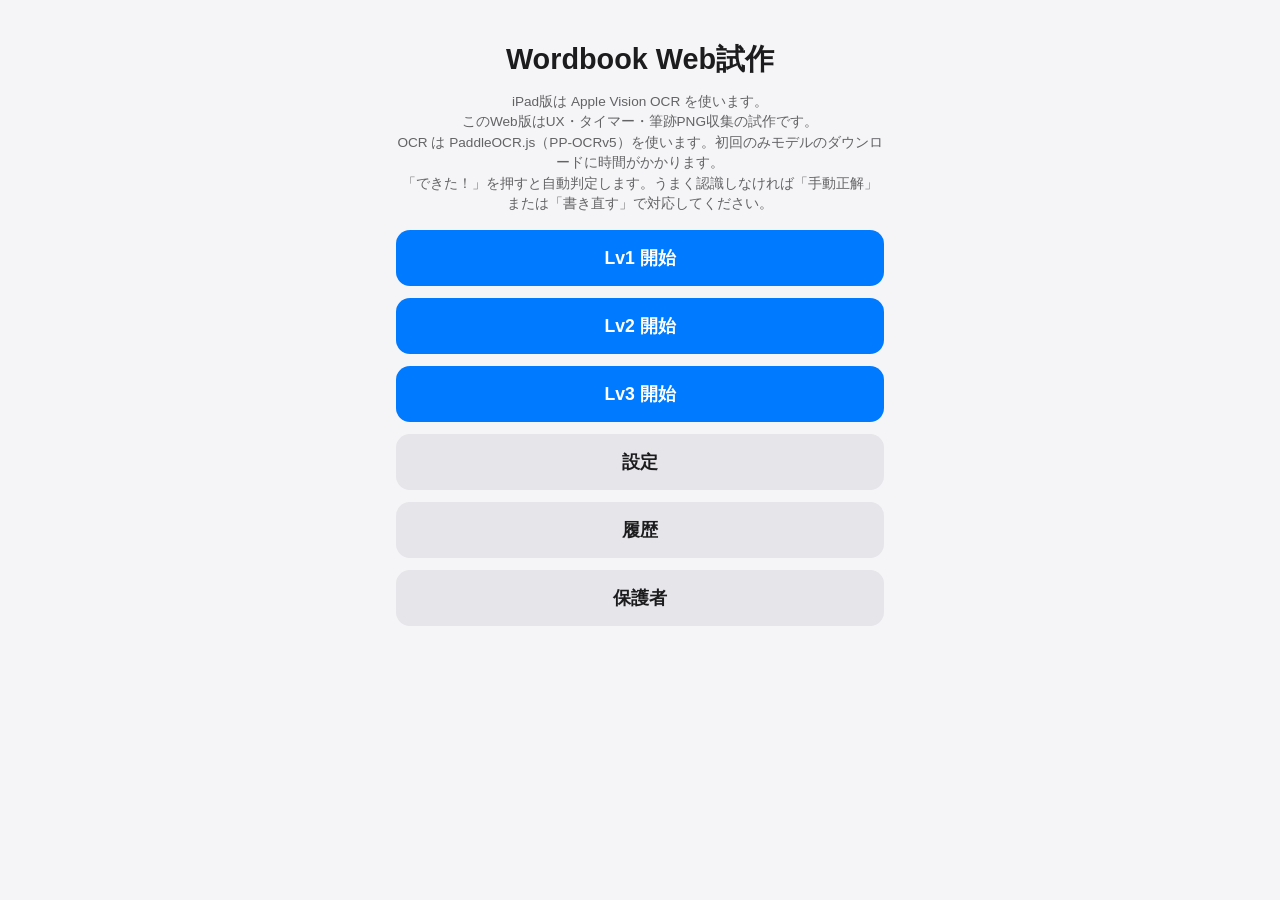
==== web-prototype/index.html @ eb043f64 "Deploy web prototype to GitHub Pages via docs" ====
<!DOCTYPE html>
<html lang="ja">
<head>
  <meta charset="UTF-8">
  <meta name="viewport" content="width=device-width, initial-scale=1.0, maximum-scale=1.0, user-scalable=no, viewport-fit=cover">
  <title>Wordbook Web試作</title>
  <link rel="stylesheet" href="styles.css">
  <!-- PaddleOCR.js は app.js 内で動的 import されます -->
</head>
<body>
  <main id="app">
    <section id="screen-main" class="screen active">
      <h1>Wordbook Web試作</h1>
      <p class="note">
        iPad版は Apple Vision OCR を使います。<br>
        このWeb版はUX・タイマー・筆跡PNG収集の試作です。<br>
        OCR は PaddleOCR.js（PP-OCRv5）を使います。初回のみモデルのダウンロードに時間がかかります。<br>
        「できた！」を押すと自動判定します。うまく認識しなければ「手動正解」または「書き直す」で対応してください。
      </p>
      <div class="menu-buttons">
        <button id="btn-start-l1" class="primary">Lv1 開始</button>
        <button id="btn-start-l2" class="primary">Lv2 開始</button>
        <button id="btn-start-l3" class="primary">Lv3 開始</button>
        <button id="btn-missed-l1" class="primary missed hidden">Lv1 間違い直し</button>
        <button id="btn-missed-l2" class="primary missed hidden">Lv2 間違い直し</button>
        <button id="btn-missed-l3" class="primary missed hidden">Lv3 間違い直し</button>
        <button id="btn-resume" class="secondary hidden">セッションを再開</button>
        <button id="btn-clear-session" class="danger hidden">中断データを消す</button>
        <button id="btn-settings" class="secondary">設定</button>
        <button id="btn-history" class="secondary">履歴</button>
        <button id="btn-parent" class="secondary">保護者</button>
      </div>
      <div id="active-session-info" class="info hidden"></div>
    </section>

    <section id="screen-session" class="screen">
      <header class="session-header">
        <div class="level-progress">
          <span id="session-level">Lv1</span>
          <span id="session-progress">0 / 100</span>
        </div>
        <div class="timer-bar"><div id="timer-fill"></div></div>
        <div id="timer-text">15.0</div>
      </header>

      <div id="question-area">
        <div id="question-prompt" class="prompt">apple</div>
        <div id="question-meaning" class="meaning">りんご</div>
        <div id="question-hint" class="hint">5文字</div>
      </div>

      <div id="previous-list" class="previous-list"></div>

      <canvas id="draw-canvas" width="600" height="350" touch-action="none"></canvas>

      <div id="feedback" class="feedback hidden"></div>
      <div id="ocr-debug" class="ocr-debug" style="display:none;"></div>

      <div class="session-controls">
        <button id="btn-correct" class="primary">できた！（OCRで判定）</button>
        <button id="btn-manual-pass" class="manual">手動正解<br><small>（保護者・筆跡監査）</small></button>
        <button id="btn-retry" class="secondary">× 間違いとして次へ</button>
        <button id="btn-rewrite" class="secondary" style="display:none;">もう一度書く</button>
        <button id="btn-save-png" class="secondary">PNG保存</button>
        <button id="btn-pause" class="secondary">中断</button>
      </div>
      <div id="manual-pass-status" class="status"></div>
    </section>

    <section id="screen-completion" class="screen">
      <h2>セッション完了</h2>
      <div id="completion-summary" class="summary"></div>
      <button id="btn-download-session" class="primary">データをダウンロード</button>
      <button id="btn-back-menu" class="secondary">メニューへ</button>
    </section>

    <section id="screen-settings" class="screen">
      <h2>設定</h2>
      <div class="settings-form">
        <label>
          制限時間（秒）
          <input id="setting-time-limit" type="number" min="3" max="60" value="15">
        </label>
        <label>
          TTS速度
          <input id="setting-tts-rate" type="number" min="0.3" max="2.0" step="0.1" value="0.9">
        </label>
        <label>
          1セッションの問題数
          <input id="setting-word-count" type="number" min="5" max="100" value="100">
        </label>
        <label>
          手動正解上限（1セッション）
          <input id="setting-manual-limit" type="number" min="0" max="20" value="5">
        </label>
        <label>
          手動正解クールダウン（問）
          <input id="setting-manual-cooldown" type="number" min="0" max="10" value="2">
        </label>
        <label>
          PIN変更（現在のPIN）
          <input id="setting-current-pin" type="password" maxlength="6" inputmode="numeric" placeholder="0000">
        </label>
        <label>
          新しいPIN（4〜6桁の数字）
          <input id="setting-new-pin" type="password" maxlength="6" inputmode="numeric" placeholder="新しいPIN">
        </label>
        <p class="warning">初期PINは 0000 です。忘れた場合は「全データ消去」でリセットできます。</p>
        <button id="btn-save-settings" class="primary">保存</button>
        <button id="btn-reset-data" class="danger">全データ消去</button>
        <button id="btn-settings-back" class="secondary">戻る</button>
      </div>
    </section>

    <section id="screen-history" class="screen">
      <h2>成績履歴</h2>
      <div id="history-list" class="list"></div>
      <button id="btn-history-back" class="secondary">戻る</button>
    </section>

    <section id="screen-parent-login" class="screen">
      <h2>保護者確認</h2>
      <p>保護者PINを入力してください</p>
      <input id="parent-pin" type="password" maxlength="6" inputmode="numeric" placeholder="0000">
      <button id="btn-parent-login" class="primary">開く</button>
      <button id="btn-parent-login-back" class="secondary">戻る</button>
      <p class="note">PINを忘れた場合は設定から「全データ消去」で初期化できます。</p>
    </section>

    <section id="screen-parent" class="screen">
      <h2>手動正解記録</h2>
      <div id="audit-list" class="audit-list"></div>
      <button id="btn-parent-back" class="secondary">戻る</button>
    </section>

    <dialog id="confirm-dialog">
      <div class="dialog-content">
        <p id="confirm-message"></p>
        <div class="dialog-buttons">
          <button id="confirm-yes" class="primary">はい</button>
          <button id="confirm-no" class="secondary">いいえ</button>
        </div>
      </div>
    </dialog>
  </main>

  <script src="app.js"></script>
</body>
</html>
---- web-prototype/styles.css ----
/* Reset */
* {
  box-sizing: border-box;
  -webkit-tap-highlight-color: transparent;
}

html, body {
  margin: 0;
  padding: 0;
  height: 100%;
  font-family: -apple-system, BlinkMacSystemFont, "Hiragino Sans", "Noto Sans JP", "Segoe UI", Roboto, sans-serif;
  background: #f5f5f7;
  color: #1c1c1e;
  overscroll-behavior: none;
}

body {
  display: flex;
  flex-direction: column;
  align-items: center;
  min-height: 100%;
  padding: env(safe-area-inset-top) env(safe-area-inset-right) env(safe-area-inset-bottom) env(safe-area-inset-left);
}

#app {
  width: 100%;
  max-width: 520px;
  flex: 1;
  display: flex;
  flex-direction: column;
  padding: 16px;
}

.screen {
  display: none;
  flex-direction: column;
  flex: 1;
}

.screen.active {
  display: flex;
}

h1, h2 {
  text-align: center;
  margin: 0 0 12px 0;
  font-weight: 700;
}

h1 {
  font-size: 1.8rem;
  margin-top: 24px;
}

h2 {
  font-size: 1.5rem;
  margin-top: 16px;
}

.note, .warning {
  font-size: 0.85rem;
  color: #636366;
  line-height: 1.5;
  text-align: center;
  margin: 0 0 16px 0;
}

.warning {
  color: #c0392b;
}

.menu-buttons,
.session-controls,
.settings-form {
  display: flex;
  flex-direction: column;
  gap: 12px;
}

button {
  border: none;
  border-radius: 14px;
  padding: 16px 20px;
  font-size: 1.1rem;
  font-weight: 600;
  cursor: pointer;
  transition: transform 0.05s, background 0.15s;
  -webkit-user-select: none;
  user-select: none;
}

button:active {
  transform: scale(0.97);
}

button.primary {
  background: #007aff;
  color: #fff;
}

button.secondary {
  background: #e5e5ea;
  color: #1c1c1e;
}

button.danger {
  background: #ff3b30;
  color: #fff;
}

button.manual {
  background: #ff9500;
  color: #fff;
  font-size: 1.05rem;
}

button.manual small {
  font-weight: 400;
  opacity: 0.9;
}

.hidden {
  display: none !important;
}

.info {
  background: #fff;
  border-radius: 12px;
  padding: 12px;
  text-align: center;
  font-size: 0.9rem;
  color: #3a3a3c;
  box-shadow: 0 1px 3px rgba(0,0,0,0.08);
}

/* Session header */
.session-header {
  background: #fff;
  border-radius: 16px;
  padding: 12px 16px;
  margin-bottom: 12px;
  box-shadow: 0 1px 3px rgba(0,0,0,0.08);
}

.level-progress {
  display: flex;
  justify-content: space-between;
  font-weight: 600;
  margin-bottom: 8px;
}

#session-level {
  color: #007aff;
}

.timer-bar {
  height: 10px;
  background: #e5e5ea;
  border-radius: 5px;
  overflow: hidden;
  margin-bottom: 6px;
}

#timer-fill {
  height: 100%;
  width: 100%;
  background: #34c759;
  transform-origin: left;
  transition: width 0.1s linear, background 0.2s;
}

#timer-fill.urgent {
  background: #ff9500;
}

#timer-fill.danger {
  background: #ff3b30;
  animation: pulse 1s infinite;
}

@keyframes pulse {
  0%, 100% { opacity: 1; }
  50% { opacity: 0.7; }
}

#timer-text {
  text-align: right;
  font-weight: 700;
  font-variant-numeric: tabular-nums;
  font-size: 1.2rem;
}

/* Previous words scroll list */
#previous-list {
  max-height: 120px;
  overflow-y: auto;
  display: flex;
  flex-direction: column;
  gap: 6px;
  margin-bottom: 12px;
}

#previous-list .item {
  background: #f0f0f5;
  padding: 6px 10px;
  border-radius: 8px;
  font-size: 0.9rem;
  flex-shrink: 0;
}

#previous-list .item.manual {
  background: #fff4e5;
}

/* Question area */
#question-area {
  background: #fff;
  border-radius: 16px;
  padding: 16px;
  margin-bottom: 12px;
  text-align: center;
  box-shadow: 0 1px 3px rgba(0,0,0,0.08);
}

.prompt {
  font-size: 2rem;
  font-weight: 700;
  letter-spacing: 0.05em;
  word-break: break-word;
  min-height: 2.8rem;
}

.meaning {
  font-size: 1.2rem;
  color: #3a3a3c;
  margin-top: 8px;
}

.hint {
  font-size: 0.9rem;
  color: #8e8e93;
  margin-top: 6px;
}

/* Canvas */
#draw-canvas {
  width: 100%;
  height: auto;
  aspect-ratio: 600 / 350;
  background: #ffffff;
  border: 3px solid #c7c7cc;
  border-radius: 16px;
  touch-action: none;
  cursor: crosshair;
  margin-bottom: 12px;
  box-shadow: inset 0 1px 3px rgba(0,0,0,0.05);
}

.feedback {
  background: #fff;
  border-radius: 12px;
  padding: 14px;
  text-align: center;
  font-size: 1.2rem;
  font-weight: 700;
  margin-bottom: 12px;
  box-shadow: 0 1px 3px rgba(0,0,0,0.08);
}

.feedback.correct {
  color: #34c759;
}

.feedback.incorrect {
  color: #ff3b30;
}

.feedback.timeout {
  color: #ff9500;
}

.status {
  font-size: 0.85rem;
  color: #636366;
  text-align: center;
  min-height: 1.2rem;
  margin-top: 4px;
}

/* Settings / forms */
.settings-form label {
  display: flex;
  flex-direction: column;
  gap: 4px;
  font-size: 0.95rem;
  font-weight: 500;
}

.settings-form input,
#parent-pin {
  border: 1px solid #c7c7cc;
  border-radius: 10px;
  padding: 12px;
  font-size: 1.1rem;
}

/* Lists */
.list, .audit-list {
  display: flex;
  flex-direction: column;
  gap: 10px;
  overflow-y: auto;
  max-height: 60vh;
  margin-bottom: 12px;
}

.card {
  background: #fff;
  border-radius: 12px;
  padding: 12px;
  box-shadow: 0 1px 3px rgba(0,0,0,0.08);
  font-size: 0.9rem;
}

.card .title {
  font-weight: 700;
  margin-bottom: 4px;
}

.card img {
  max-width: 100%;
  border: 1px solid #e5e5ea;
  border-radius: 8px;
  margin-top: 8px;
}

.card .actions {
  display: flex;
  gap: 8px;
  margin-top: 8px;
}

.card .actions button {
  flex: 1;
  padding: 8px;
  font-size: 0.85rem;
}

/* Dialog */
dialog {
  border: none;
  border-radius: 16px;
  padding: 0;
  background: transparent;
  box-shadow: none;
  max-width: 90vw;
}

dialog::backdrop {
  background: rgba(0,0,0,0.4);
}

.dialog-content {
  background: #fff;
  border-radius: 16px;
  padding: 20px;
  text-align: center;
}

.dialog-content p {
  font-size: 1.05rem;
  margin: 0 0 16px 0;
}

.dialog-buttons {
  display: flex;
  gap: 12px;
}

.dialog-buttons button {
  flex: 1;
}

/* Utility spacing */
.mb-8 { margin-bottom: 8px; }
.mb-12 { margin-bottom: 12px; }
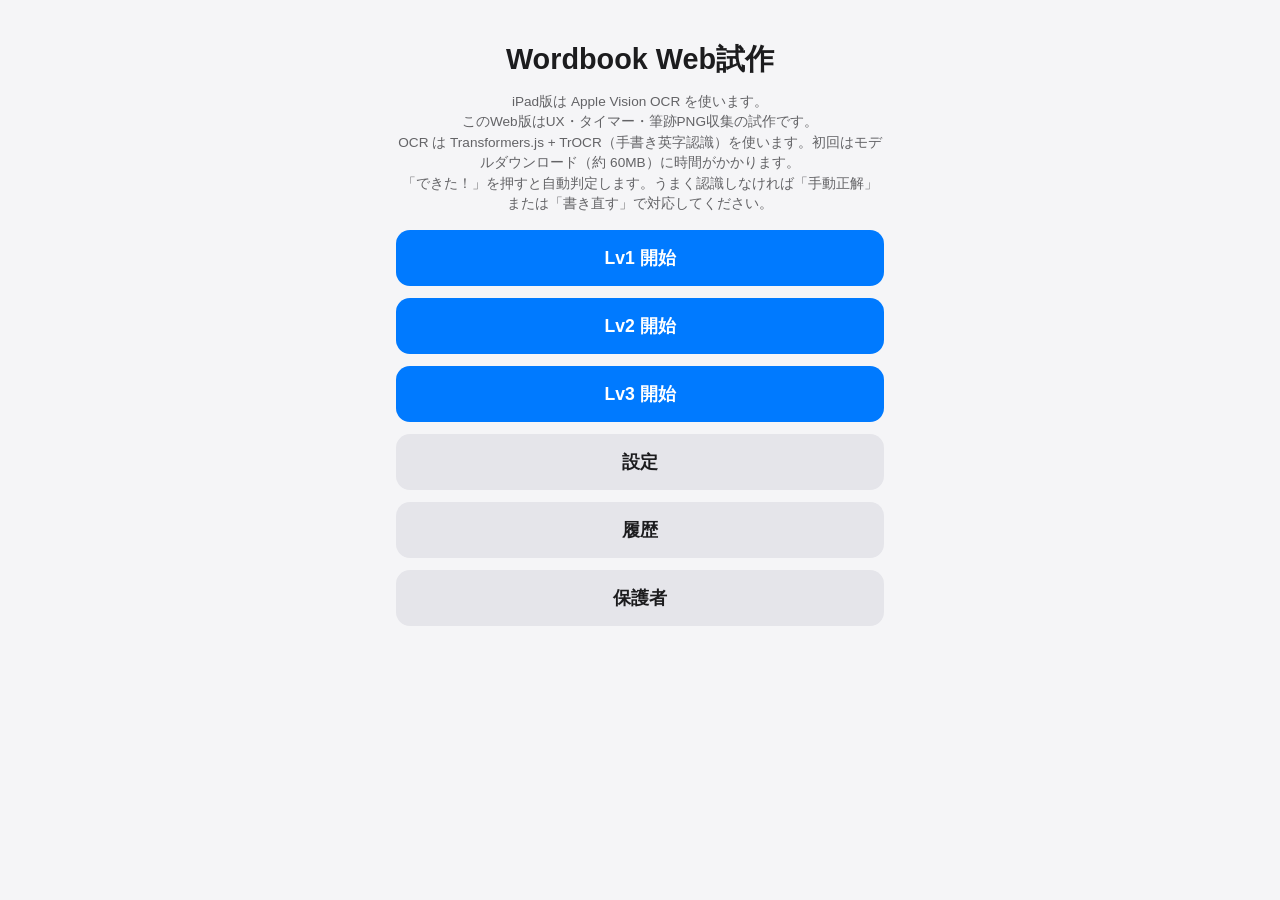
==== commit ee4e7cc8: "Deploy web prototype to GitHub Pages via docs" ====
--- a/web-prototype/index.html
+++ b/web-prototype/index.html
@@ -5,7 +5,7 @@
   <meta name="viewport" content="width=device-width, initial-scale=1.0, maximum-scale=1.0, user-scalable=no, viewport-fit=cover">
   <title>Wordbook Web試作</title>
   <link rel="stylesheet" href="styles.css">
-  <!-- PaddleOCR.js は app.js 内で動的 import されます -->
+  <!-- Transformers.js (TrOCR) は app.js 内で動的 import されます -->
 </head>
 <body>
   <main id="app">
@@ -14,7 +14,7 @@
       <p class="note">
         iPad版は Apple Vision OCR を使います。<br>
         このWeb版はUX・タイマー・筆跡PNG収集の試作です。<br>
-        OCR は PaddleOCR.js（PP-OCRv5）を使います。初回のみモデルのダウンロードに時間がかかります。<br>
+        OCR は Transformers.js + TrOCR（手書き英字認識）を使います。初回はモデルダウンロード（約 60MB）に時間がかかります。<br>
         「できた！」を押すと自動判定します。うまく認識しなければ「手動正解」または「書き直す」で対応してください。
       </p>
       <div class="menu-buttons">
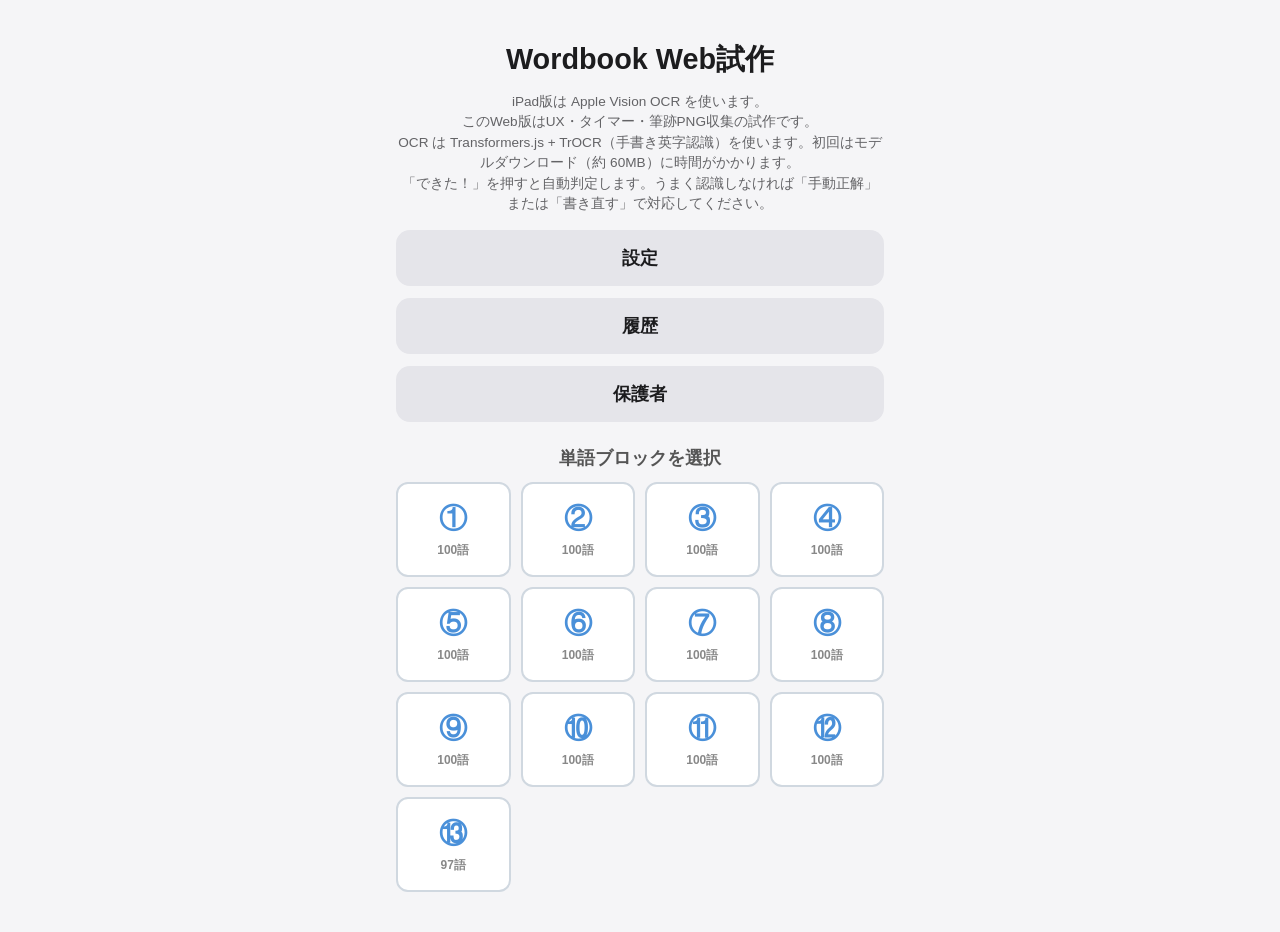
==== commit 9ba02111: "feat: add 1297 Eiken Grade 3 vocabulary words + block selection UI - OCR pipeline: 95 pages scanned " ====
--- a/web-prototype/index.html
+++ b/web-prototype/index.html
@@ -18,17 +18,29 @@
         「できた！」を押すと自動判定します。うまく認識しなければ「手動正解」または「書き直す」で対応してください。
       </p>
       <div class="menu-buttons">
-        <button id="btn-start-l1" class="primary">Lv1 開始</button>
-        <button id="btn-start-l2" class="primary">Lv2 開始</button>
-        <button id="btn-start-l3" class="primary">Lv3 開始</button>
+        <button id="btn-resume" class="secondary hidden">セッションを再開</button>
+        <button id="btn-clear-session" class="danger hidden">中断データを消す</button>
         <button id="btn-missed-l1" class="primary missed hidden">Lv1 間違い直し</button>
         <button id="btn-missed-l2" class="primary missed hidden">Lv2 間違い直し</button>
         <button id="btn-missed-l3" class="primary missed hidden">Lv3 間違い直し</button>
-        <button id="btn-resume" class="secondary hidden">セッションを再開</button>
-        <button id="btn-clear-session" class="danger hidden">中断データを消す</button>
         <button id="btn-settings" class="secondary">設定</button>
         <button id="btn-history" class="secondary">履歴</button>
         <button id="btn-parent" class="secondary">保護者</button>
+      </div>
+
+      <h2>単語ブロックを選択</h2>
+      <div id="set-grid" class="set-grid"></div>
+
+      <div id="level-select-overlay" class="level-select-overlay hidden">
+        <div class="level-select-card">
+          <h3 id="level-select-title">ブロック 1</h3>
+          <div class="level-select-buttons">
+            <button id="btn-start-l1" class="primary">Lv1 書き写し</button>
+            <button id="btn-start-l2" class="primary">Lv2 部分隠し</button>
+            <button id="btn-start-l3" class="primary">Lv3 完全記憶</button>
+          </div>
+          <button id="btn-level-cancel" class="secondary">戻る</button>
+        </div>
       </div>
       <div id="active-session-info" class="info hidden"></div>
     </section>
--- a/web-prototype/styles.css
+++ b/web-prototype/styles.css
@@ -119,6 +119,77 @@
   opacity: 0.9;
 }
 
+/* === Set Grid (Block Selection) === */
+h2 {
+  text-align: center;
+  font-size: 18px;
+  margin: 24px 0 12px;
+  color: #555;
+}
+.set-grid {
+  display: grid;
+  grid-template-columns: repeat(auto-fill, minmax(100px, 1fr));
+  gap: 10px;
+  margin-bottom: 24px;
+}
+.set-card-btn {
+  display: flex;
+  flex-direction: column;
+  align-items: center;
+  justify-content: center;
+  gap: 4px;
+  padding: 16px 8px;
+  border: 2px solid #d0d8e0;
+  border-radius: 12px;
+  background: #fff;
+  cursor: pointer;
+  transition: all 0.2s;
+}
+.set-card-btn:hover {
+  border-color: #4a90d9;
+  transform: translateY(-2px);
+  box-shadow: 0 2px 12px rgba(74,144,217,0.2);
+}
+.set-card-btn .set-num {
+  font-size: 28px;
+  font-weight: bold;
+  color: #4a90d9;
+}
+.set-card-btn .set-count {
+  font-size: 12px;
+  color: #888;
+}
+
+/* === Level Select Overlay === */
+.level-select-overlay {
+  position: fixed;
+  top: 0; left: 0; right: 0; bottom: 0;
+  background: rgba(0,0,0,0.5);
+  display: flex;
+  align-items: center;
+  justify-content: center;
+  z-index: 999;
+}
+.level-select-card {
+  background: #fff;
+  border-radius: 20px;
+  padding: 32px 24px;
+  max-width: 360px;
+  width: 90%;
+  text-align: center;
+}
+.level-select-card h3 {
+  font-size: 20px;
+  margin-bottom: 20px;
+  color: #333;
+}
+.level-select-buttons {
+  display: flex;
+  flex-direction: column;
+  gap: 12px;
+  margin-bottom: 16px;
+}
+
 .hidden {
   display: none !important;
 }
@@ -279,6 +350,10 @@
   color: #ff9500;
 }
 
+.feedback.review {
+  color: #007aff;
+}
+
 .status {
   font-size: 0.85rem;
   color: #636366;
@@ -312,6 +387,21 @@
   overflow-y: auto;
   max-height: 60vh;
   margin-bottom: 12px;
+}
+
+.missed-review ul {
+  text-align: left;
+  background: #fff;
+  border-radius: 12px;
+  padding: 14px 18px;
+  margin: 12px 0 0;
+  box-shadow: 0 1px 3px rgba(0,0,0,0.08);
+  font-size: 1rem;
+  line-height: 1.6;
+}
+
+.missed-review li {
+  margin-bottom: 6px;
 }
 
 .card {
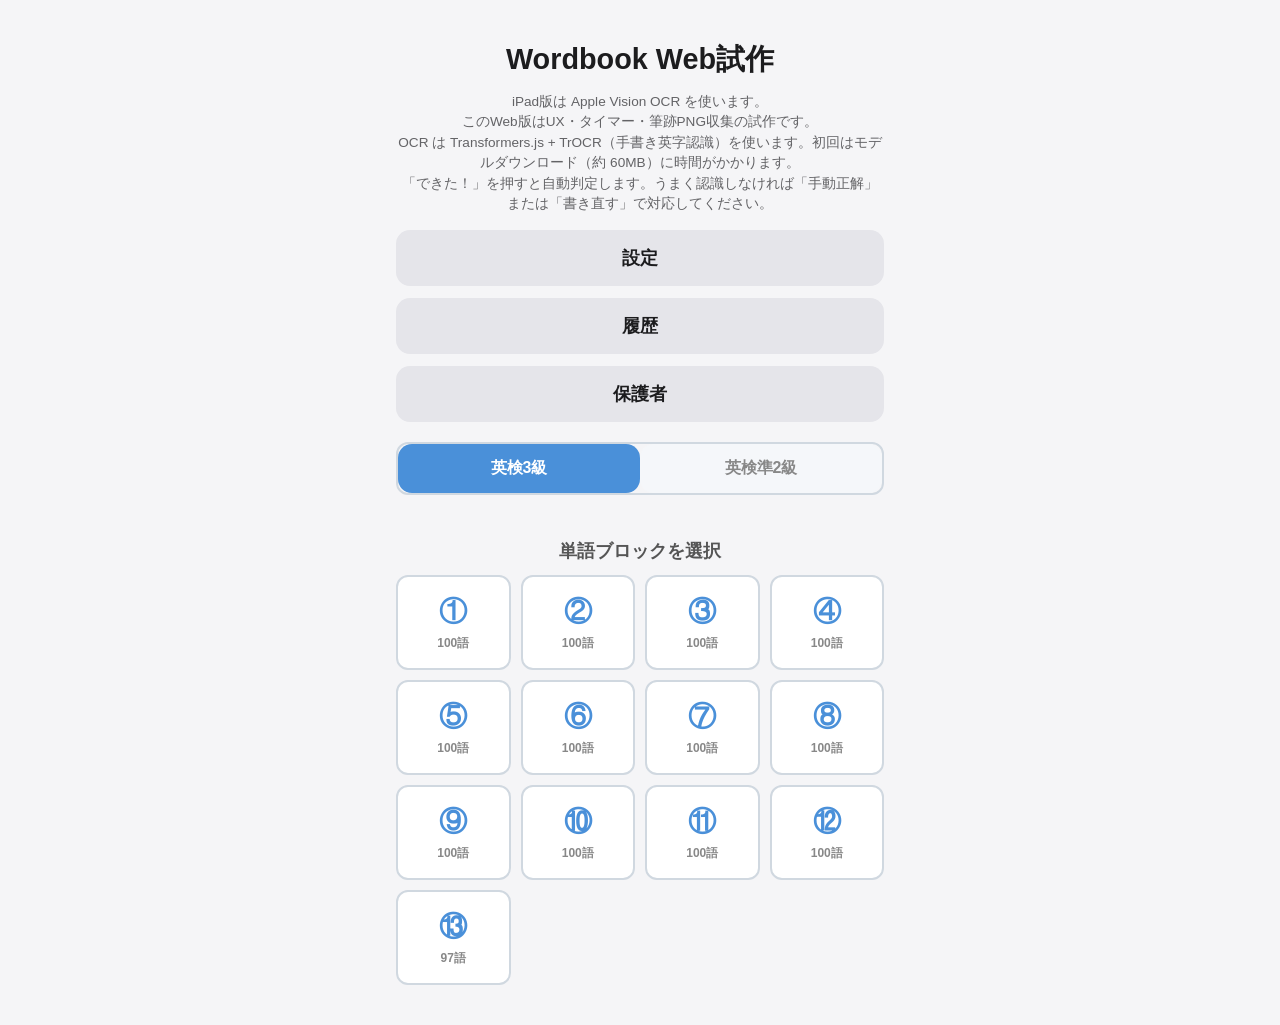
==== commit ba4da183: "feat: add Eiken Pre-2 grade (1500 words) + grade selection tabs - Added 1500 Pre-2 vocabulary words " ====
--- a/web-prototype/index.html
+++ b/web-prototype/index.html
@@ -26,6 +26,11 @@
         <button id="btn-settings" class="secondary">設定</button>
         <button id="btn-history" class="secondary">履歴</button>
         <button id="btn-parent" class="secondary">保護者</button>
+      </div>
+
+      <div id="grade-tabs" class="grade-tabs">
+        <button class="grade-tab active" data-grade="eiken-grade3">英検3級</button>
+        <button class="grade-tab" data-grade="eiken-pre2">英検準2級</button>
       </div>
 
       <h2>単語ブロックを選択</h2>
--- a/web-prototype/styles.css
+++ b/web-prototype/styles.css
@@ -117,6 +117,31 @@
 button.manual small {
   font-weight: 400;
   opacity: 0.9;
+}
+
+/* === Grade Tabs === */
+.grade-tabs {
+  display: flex;
+  gap: 0;
+  margin: 20px 0;
+  border-radius: 12px;
+  overflow: hidden;
+  border: 2px solid #d0d8e0;
+}
+.grade-tab {
+  flex: 1;
+  padding: 14px 8px;
+  border: none;
+  background: #f5f7fa;
+  font-size: 16px;
+  font-weight: bold;
+  color: #888;
+  cursor: pointer;
+  transition: all 0.2s;
+}
+.grade-tab.active {
+  background: #4a90d9;
+  color: #fff;
 }
 
 /* === Set Grid (Block Selection) === */
